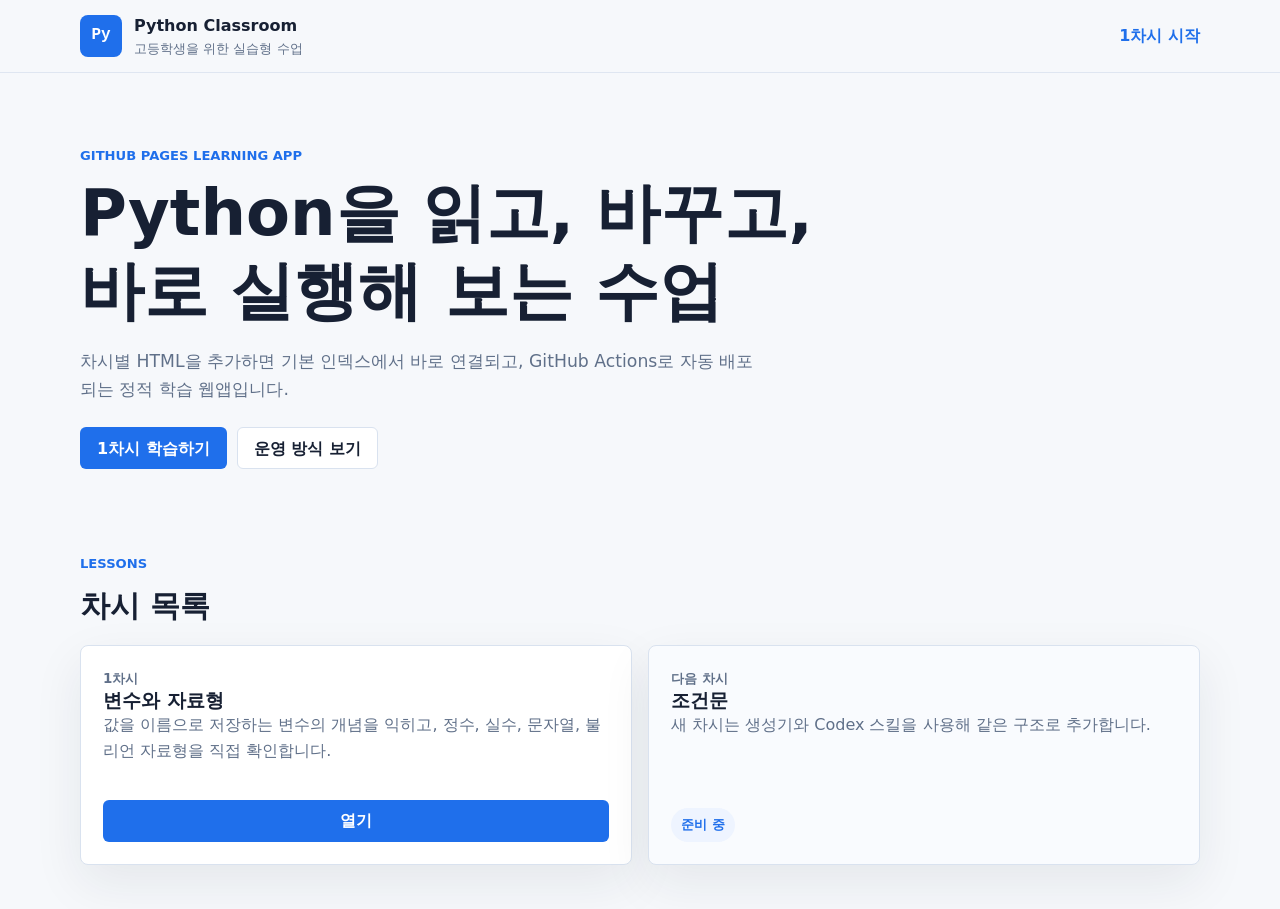
==== index.html @ d41e23d5 "Establish reusable Python lesson publishing base This creates the first reusable source of truth for" ====
<!doctype html>
<html lang="ko">
  <head>
    <meta charset="utf-8">
    <meta name="viewport" content="width=device-width, initial-scale=1">
    <title>고등학생을 위한 Python 수업</title>
    <meta
      name="description"
      content="GitHub Pages로 배포하는 고등학생 대상 Python 학습 웹앱입니다."
    >
    <link rel="stylesheet" href="assets/styles.css">
  </head>
  <body>
    <header class="site-header">
      <nav class="nav-shell" aria-label="주요 메뉴">
        <a class="brand" href="index.html">
          <span class="brand-mark" aria-hidden="true">Py</span>
          <span>
            <strong>Python Classroom</strong>
            <small>고등학생을 위한 실습형 수업</small>
          </span>
        </a>
        <a class="nav-link" href="lessons/lesson-01.html">1차시 시작</a>
      </nav>
    </header>

    <main>
      <section class="hero">
        <div class="hero-copy">
          <p class="eyebrow">GitHub Pages Learning App</p>
          <h1>Python을 읽고, 바꾸고, 바로 실행해 보는 수업</h1>
          <p>
            차시별 HTML을 추가하면 기본 인덱스에서 바로 연결되고, GitHub Actions로
            자동 배포되는 정적 학습 웹앱입니다.
          </p>
          <div class="hero-actions">
            <a class="button button-primary" href="lessons/lesson-01.html">1차시 학습하기</a>
            <a class="button button-secondary" href="README.md">운영 방식 보기</a>
          </div>
        </div>
      </section>

      <section class="section">
        <div class="section-heading">
          <p class="eyebrow">Lessons</p>
          <h2>차시 목록</h2>
        </div>

        <div class="lesson-grid">
          <article class="lesson-card">
            <div>
              <p class="lesson-meta">1차시</p>
              <h3>변수와 자료형</h3>
              <p>
                값을 이름으로 저장하는 변수의 개념을 익히고, 정수, 실수, 문자열,
                불리언 자료형을 직접 확인합니다.
              </p>
            </div>
            <a class="button button-primary" href="lessons/lesson-01.html">열기</a>
          </article>

          <article class="lesson-card lesson-card-muted">
            <div>
              <p class="lesson-meta">다음 차시</p>
              <h3>조건문</h3>
              <p>새 차시는 생성기와 Codex 스킬을 사용해 같은 구조로 추가합니다.</p>
            </div>
            <span class="status-pill">준비 중</span>
          </article>
        </div>
      </section>
    </main>
  </body>
</html>
---- assets/styles.css ----
:root {
  color-scheme: light;
  --color-bg: #f6f8fb;
  --color-surface: #ffffff;
  --color-surface-alt: #eef4ff;
  --color-text: #172033;
  --color-muted: #607089;
  --color-border: #d9e2ef;
  --color-primary: #1f6feb;
  --color-primary-strong: #1858ba;
  --color-accent: #0f9f6e;
  --color-warning: #b7791f;
  --color-code-bg: #111827;
  --color-code-text: #eef6ff;
  --shadow-soft: 0 18px 50px rgba(23, 32, 51, 0.08);
  --radius-sm: 6px;
  --radius-md: 8px;
  --container: 1120px;
  --font-sans: "Segoe UI", "Apple SD Gothic Neo", "Malgun Gothic", system-ui, sans-serif;
  --font-mono: "Cascadia Code", "SFMono-Regular", Consolas, monospace;
}

* {
  box-sizing: border-box;
}

body {
  margin: 0;
  background: var(--color-bg);
  color: var(--color-text);
  font-family: var(--font-sans);
  line-height: 1.6;
}

a {
  color: inherit;
}

:focus-visible {
  outline: 3px solid rgba(31, 111, 235, 0.35);
  outline-offset: 3px;
}

.site-header {
  position: sticky;
  top: 0;
  z-index: 10;
  border-bottom: 1px solid rgba(217, 226, 239, 0.82);
  background: rgba(246, 248, 251, 0.94);
  backdrop-filter: blur(12px);
}

.nav-shell {
  display: flex;
  align-items: center;
  justify-content: space-between;
  width: min(100% - 32px, var(--container));
  min-height: 72px;
  margin: 0 auto;
  gap: 16px;
}

.brand {
  display: inline-flex;
  align-items: center;
  gap: 12px;
  color: var(--color-text);
  text-decoration: none;
}

.brand-mark {
  display: grid;
  width: 42px;
  height: 42px;
  place-items: center;
  border-radius: var(--radius-md);
  background: var(--color-primary);
  color: white;
  font-family: var(--font-mono);
  font-weight: 700;
}

.brand small {
  display: block;
  color: var(--color-muted);
  font-size: 0.82rem;
}

.nav-link {
  color: var(--color-primary);
  font-weight: 700;
  text-decoration: none;
}

.hero {
  width: min(100% - 32px, var(--container));
  margin: 0 auto;
  padding: 72px 0 40px;
}

.hero-copy {
  max-width: 760px;
}

.eyebrow {
  margin: 0 0 8px;
  color: var(--color-primary);
  font-size: 0.82rem;
  font-weight: 800;
  text-transform: uppercase;
}

h1,
h2,
h3 {
  margin: 0;
  line-height: 1.22;
}

h1 {
  max-width: 820px;
  font-size: clamp(2.25rem, 5vw, 4.6rem);
}

h2 {
  font-size: 1.85rem;
}

h3 {
  font-size: 1.18rem;
}

p {
  margin: 0;
}

.hero-copy > p:not(.eyebrow) {
  max-width: 680px;
  margin-top: 18px;
  color: var(--color-muted);
  font-size: 1.08rem;
}

.hero-actions,
.action-row {
  display: flex;
  flex-wrap: wrap;
  gap: 10px;
  margin-top: 24px;
}

.button {
  display: inline-flex;
  align-items: center;
  justify-content: center;
  min-height: 42px;
  padding: 0 16px;
  border: 1px solid transparent;
  border-radius: var(--radius-sm);
  font: inherit;
  font-weight: 800;
  text-decoration: none;
  cursor: pointer;
}

.button:disabled {
  cursor: wait;
  opacity: 0.68;
}

.button-primary {
  background: var(--color-primary);
  color: white;
}

.button-primary:hover {
  background: var(--color-primary-strong);
}

.button-secondary {
  border-color: var(--color-border);
  background: var(--color-surface);
  color: var(--color-text);
}

.section {
  width: min(100% - 32px, var(--container));
  margin: 0 auto;
  padding: 44px 0;
}

.section-heading {
  display: grid;
  gap: 6px;
  margin-bottom: 20px;
}

.lesson-grid,
.concept-grid {
  display: grid;
  grid-template-columns: repeat(2, minmax(0, 1fr));
  gap: 16px;
}

.lesson-card,
.concept-card,
.practice-question,
.runner-panel,
.note-panel {
  border: 1px solid var(--color-border);
  border-radius: var(--radius-md);
  background: var(--color-surface);
  box-shadow: var(--shadow-soft);
}

.lesson-card {
  display: flex;
  min-height: 220px;
  flex-direction: column;
  justify-content: space-between;
  gap: 24px;
  padding: 22px;
}

.lesson-card p,
.concept-card p,
.practice-question p,
.note-panel p {
  color: var(--color-muted);
}

.lesson-card-muted {
  background: #f9fbfe;
}

.lesson-meta,
.status-pill {
  color: var(--color-primary);
  font-size: 0.84rem;
  font-weight: 800;
}

.status-pill {
  width: fit-content;
  border-radius: 999px;
  background: var(--color-surface-alt);
  padding: 6px 10px;
}

.lesson-hero {
  border-bottom: 1px solid var(--color-border);
  background: linear-gradient(180deg, #ffffff 0%, var(--color-bg) 100%);
}

.lesson-hero-inner {
  display: grid;
  width: min(100% - 32px, var(--container));
  margin: 0 auto;
  padding: 48px 0;
  gap: 18px;
}

.lesson-hero p:not(.eyebrow) {
  max-width: 760px;
  color: var(--color-muted);
  font-size: 1.06rem;
}

.objective-list,
.check-list {
  display: grid;
  gap: 10px;
  margin: 0;
  padding-left: 20px;
}

.concept-card,
.note-panel {
  padding: 20px;
}

.concept-card {
  display: grid;
  gap: 12px;
}

.code-inline {
  border-radius: 4px;
  background: #e9eef7;
  padding: 2px 6px;
  font-family: var(--font-mono);
  font-size: 0.94em;
}

.code-block,
.code-editor,
.output-panel {
  font-family: var(--font-mono);
  font-size: 0.95rem;
}

.code-block {
  overflow: auto;
  margin: 0;
  border-radius: var(--radius-md);
  background: var(--color-code-bg);
  color: var(--color-code-text);
  padding: 18px;
}

.practice-layout {
  display: grid;
  grid-template-columns: minmax(280px, 0.9fr) minmax(320px, 1.1fr);
  gap: 18px;
  align-items: start;
}

.practice-stack {
  display: grid;
  gap: 14px;
}

.practice-question {
  display: grid;
  gap: 12px;
  padding: 18px;
}

.practice-question[aria-current="true"] {
  border-color: rgba(31, 111, 235, 0.55);
  background: var(--color-surface-alt);
}

.runner-panel {
  overflow: hidden;
}

.runner-toolbar {
  display: flex;
  align-items: center;
  justify-content: space-between;
  gap: 12px;
  border-bottom: 1px solid var(--color-border);
  padding: 14px 16px;
}

.runner-status {
  color: var(--color-muted);
  font-size: 0.92rem;
  font-weight: 700;
}

.code-editor {
  display: block;
  width: 100%;
  min-height: 330px;
  resize: vertical;
  border: 0;
  border-bottom: 1px solid var(--color-border);
  background: var(--color-code-bg);
  color: var(--color-code-text);
  line-height: 1.55;
  padding: 18px;
  tab-size: 4;
}

.code-editor:focus {
  outline: none;
}

.output-shell {
  display: grid;
  gap: 10px;
  padding: 16px;
}

.output-label {
  color: var(--color-muted);
  font-size: 0.86rem;
  font-weight: 800;
}

.output-panel {
  min-height: 112px;
  overflow: auto;
  border-radius: var(--radius-sm);
  background: #f1f5f9;
  color: #14213d;
  padding: 14px;
  white-space: pre-wrap;
}

.output-panel.error {
  background: #fff1f2;
  color: #9f1239;
}

.visually-hidden {
  position: absolute;
  width: 1px;
  height: 1px;
  overflow: hidden;
  clip: rect(0, 0, 0, 0);
  white-space: nowrap;
  clip-path: inset(50%);
}

.note-panel {
  display: grid;
  gap: 10px;
  border-left: 4px solid var(--color-accent);
}

@media (max-width: 760px) {
  .nav-shell {
    align-items: flex-start;
    flex-direction: column;
    padding: 14px 0;
  }

  .hero {
    padding-top: 48px;
  }

  .lesson-grid,
  .concept-grid,
  .practice-layout {
    grid-template-columns: 1fr;
  }

  .code-editor {
    min-height: 280px;
  }
}
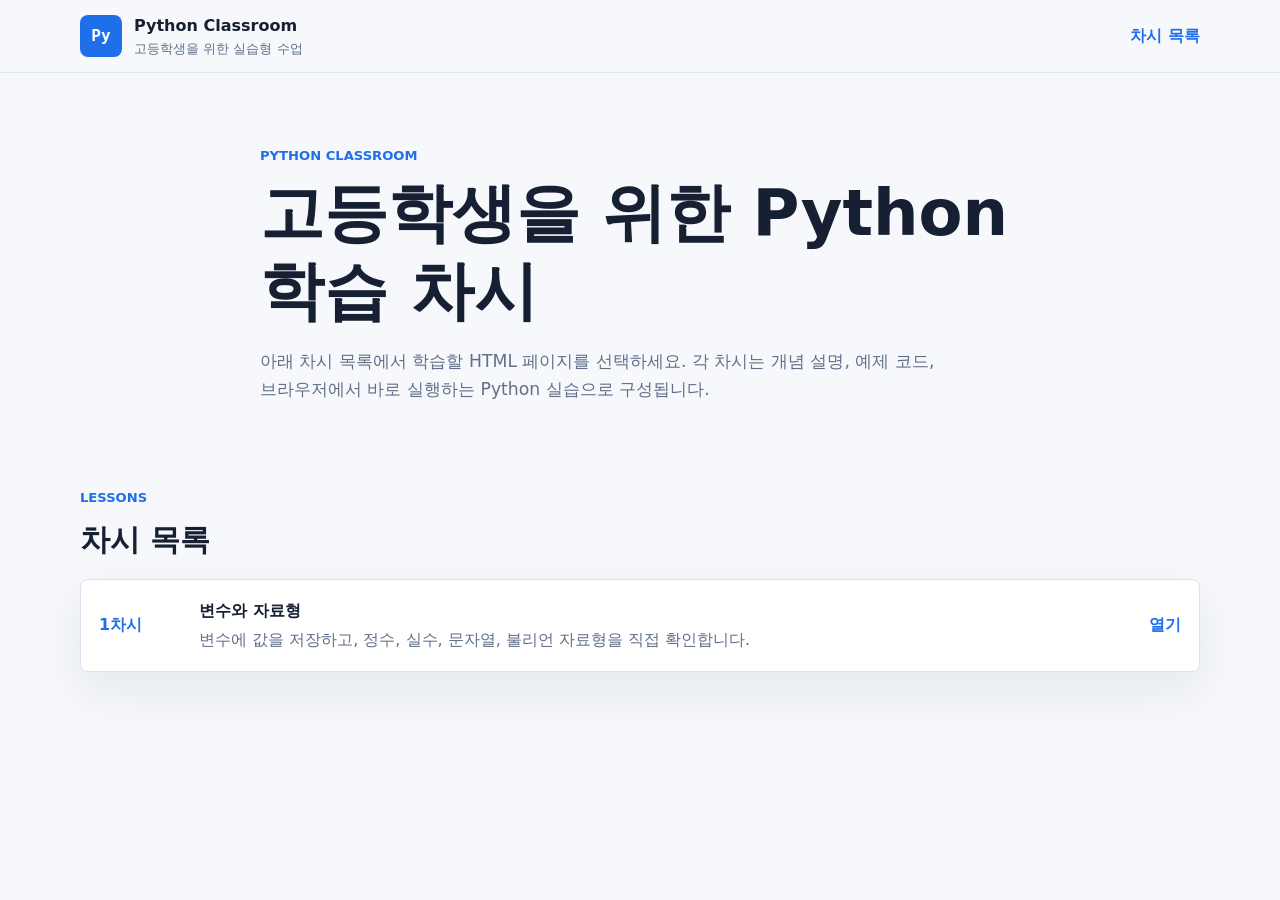
==== commit 36ef3776: "Make the homepage a lesson index This refocuses the root page on the requested index role so each av" ====
--- a/index.html
+++ b/index.html
@@ -20,54 +20,41 @@
             <small>고등학생을 위한 실습형 수업</small>
           </span>
         </a>
-        <a class="nav-link" href="lessons/lesson-01.html">1차시 시작</a>
+        <a class="nav-link" href="#lessons">차시 목록</a>
       </nav>
     </header>
 
     <main>
-      <section class="hero">
-        <div class="hero-copy">
-          <p class="eyebrow">GitHub Pages Learning App</p>
-          <h1>Python을 읽고, 바꾸고, 바로 실행해 보는 수업</h1>
-          <p>
-            차시별 HTML을 추가하면 기본 인덱스에서 바로 연결되고, GitHub Actions로
-            자동 배포되는 정적 학습 웹앱입니다.
-          </p>
-          <div class="hero-actions">
-            <a class="button button-primary" href="lessons/lesson-01.html">1차시 학습하기</a>
-            <a class="button button-secondary" href="README.md">운영 방식 보기</a>
-          </div>
-        </div>
+      <section class="index-intro">
+        <p class="eyebrow">Python Classroom</p>
+        <h1>고등학생을 위한 Python 학습 차시</h1>
+        <p>
+          아래 차시 목록에서 학습할 HTML 페이지를 선택하세요. 각 차시는 개념 설명,
+          예제 코드, 브라우저에서 바로 실행하는 Python 실습으로 구성됩니다.
+        </p>
       </section>
 
-      <section class="section">
+      <section class="section" id="lessons">
         <div class="section-heading">
           <p class="eyebrow">Lessons</p>
           <h2>차시 목록</h2>
         </div>
 
-        <div class="lesson-grid">
-          <article class="lesson-card">
-            <div>
-              <p class="lesson-meta">1차시</p>
-              <h3>변수와 자료형</h3>
-              <p>
-                값을 이름으로 저장하는 변수의 개념을 익히고, 정수, 실수, 문자열,
-                불리언 자료형을 직접 확인합니다.
-              </p>
-            </div>
-            <a class="button button-primary" href="lessons/lesson-01.html">열기</a>
-          </article>
-
-          <article class="lesson-card lesson-card-muted">
-            <div>
-              <p class="lesson-meta">다음 차시</p>
-              <h3>조건문</h3>
-              <p>새 차시는 생성기와 Codex 스킬을 사용해 같은 구조로 추가합니다.</p>
-            </div>
-            <span class="status-pill">준비 중</span>
-          </article>
-        </div>
+        <ol class="lesson-index" aria-label="Python 차시 목록">
+          <li>
+            <a class="lesson-index-link" href="lessons/lesson-01.html">
+              <span class="lesson-number">1차시</span>
+              <span class="lesson-index-body">
+                <strong>변수와 자료형</strong>
+                <span>
+                  변수에 값을 저장하고, 정수, 실수, 문자열, 불리언 자료형을 직접
+                  확인합니다.
+                </span>
+              </span>
+              <span class="lesson-open">열기</span>
+            </a>
+          </li>
+        </ol>
       </section>
     </main>
   </body>
--- a/assets/styles.css
+++ b/assets/styles.css
@@ -92,13 +92,15 @@
   text-decoration: none;
 }
 
-.hero {
+.hero,
+.index-intro {
   width: min(100% - 32px, var(--container));
   margin: 0 auto;
   padding: 72px 0 40px;
 }
 
-.hero-copy {
+.hero-copy,
+.index-intro {
   max-width: 760px;
 }
 
@@ -134,7 +136,8 @@
   margin: 0;
 }
 
-.hero-copy > p:not(.eyebrow) {
+.hero-copy > p:not(.eyebrow),
+.index-intro > p:not(.eyebrow) {
   max-width: 680px;
   margin-top: 18px;
   color: var(--color-muted);
@@ -202,6 +205,46 @@
   gap: 16px;
 }
 
+.lesson-index {
+  display: grid;
+  gap: 12px;
+  margin: 0;
+  padding: 0;
+  list-style: none;
+}
+
+.lesson-index-link {
+  display: grid;
+  grid-template-columns: 84px minmax(0, 1fr) auto;
+  gap: 16px;
+  align-items: center;
+  border: 1px solid var(--color-border);
+  border-radius: var(--radius-md);
+  background: var(--color-surface);
+  box-shadow: var(--shadow-soft);
+  padding: 18px;
+  text-decoration: none;
+}
+
+.lesson-index-link:hover {
+  border-color: rgba(31, 111, 235, 0.55);
+}
+
+.lesson-number,
+.lesson-open {
+  color: var(--color-primary);
+  font-weight: 800;
+}
+
+.lesson-index-body {
+  display: grid;
+  gap: 4px;
+}
+
+.lesson-index-body span {
+  color: var(--color-muted);
+}
+
 .lesson-card,
 .concept-card,
 .practice-question,
@@ -428,6 +471,10 @@
     grid-template-columns: 1fr;
   }
 
+  .lesson-index-link {
+    grid-template-columns: 1fr;
+  }
+
   .code-editor {
     min-height: 280px;
   }
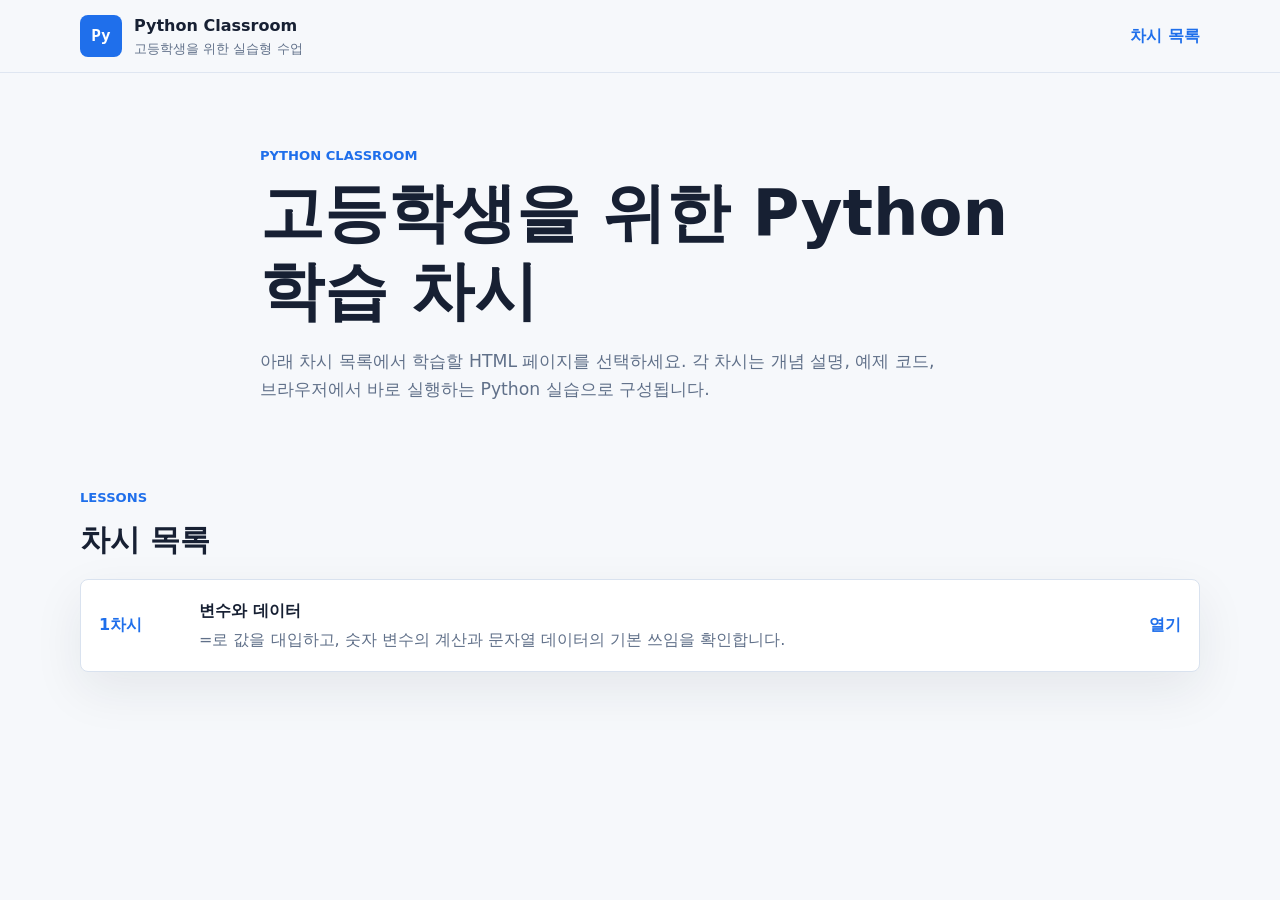
==== commit f0bde151: "Refocus lesson one on assignment and numeric variables This revises the first lesson so beginners le" ====
--- a/index.html
+++ b/index.html
@@ -45,9 +45,9 @@
             <a class="lesson-index-link" href="lessons/lesson-01.html">
               <span class="lesson-number">1차시</span>
               <span class="lesson-index-body">
-                <strong>변수와 자료형</strong>
+                <strong>변수와 데이터</strong>
                 <span>
-                  변수에 값을 저장하고, 정수, 실수, 문자열, 불리언 자료형을 직접
+                  =로 값을 대입하고, 숫자 변수의 계산과 문자열 데이터의 기본 쓰임을
                   확인합니다.
                 </span>
               </span>
--- a/assets/styles.css
+++ b/assets/styles.css
@@ -438,6 +438,24 @@
   color: #9f1239;
 }
 
+.explanation-panel {
+  display: grid;
+  gap: 4px;
+  border-left: 4px solid var(--color-warning);
+  border-radius: var(--radius-sm);
+  background: #fff8eb;
+  color: #65420f;
+  padding: 12px 14px;
+}
+
+.explanation-panel[hidden] {
+  display: none;
+}
+
+.explanation-panel span {
+  color: #76551a;
+}
+
 .visually-hidden {
   position: absolute;
   width: 1px;
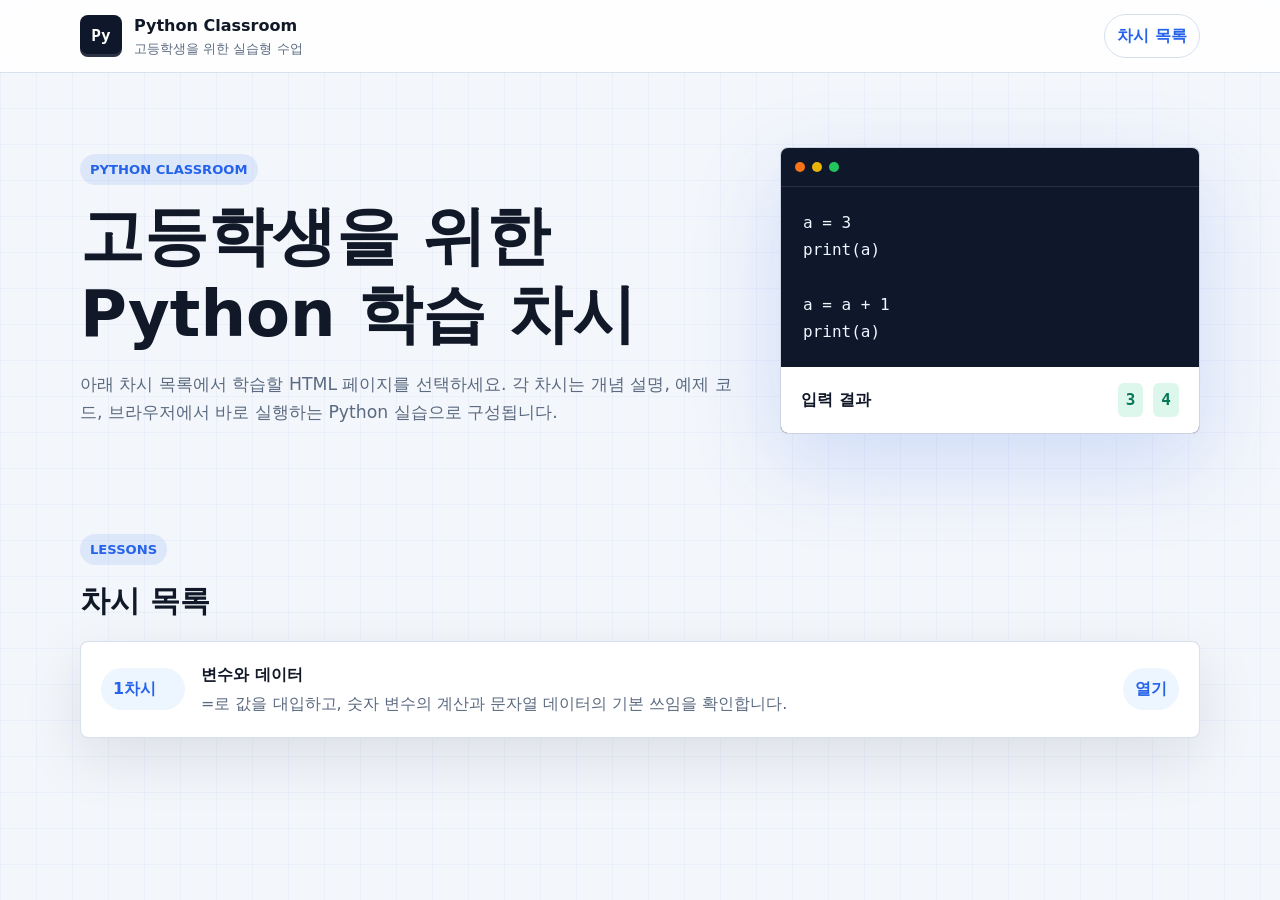
==== commit f4b273e3: "Sharpen the classroom visual design This gives the lesson site a stronger first impression with code" ====
--- a/index.html
+++ b/index.html
@@ -26,12 +26,31 @@
 
     <main>
       <section class="index-intro">
-        <p class="eyebrow">Python Classroom</p>
-        <h1>고등학생을 위한 Python 학습 차시</h1>
-        <p>
-          아래 차시 목록에서 학습할 HTML 페이지를 선택하세요. 각 차시는 개념 설명,
-          예제 코드, 브라우저에서 바로 실행하는 Python 실습으로 구성됩니다.
-        </p>
+        <div class="index-copy">
+          <p class="eyebrow">Python Classroom</p>
+          <h1>고등학생을 위한 Python 학습 차시</h1>
+          <p>
+            아래 차시 목록에서 학습할 HTML 페이지를 선택하세요. 각 차시는 개념 설명,
+            예제 코드, 브라우저에서 바로 실행하는 Python 실습으로 구성됩니다.
+          </p>
+        </div>
+        <aside class="index-visual" aria-label="Python 변수 학습 미리보기">
+          <div class="visual-toolbar">
+            <span></span>
+            <span></span>
+            <span></span>
+          </div>
+          <pre><code>a = 3
+print(a)
+
+a = a + 1
+print(a)</code></pre>
+          <div class="visual-result">
+            <strong>입력 결과</strong>
+            <span>3</span>
+            <span>4</span>
+          </div>
+        </aside>
       </section>
 
       <section class="section" id="lessons">
--- a/assets/styles.css
+++ b/assets/styles.css
@@ -1,18 +1,20 @@
 :root {
   color-scheme: light;
-  --color-bg: #f6f8fb;
+  --color-bg: #f3f6fb;
   --color-surface: #ffffff;
-  --color-surface-alt: #eef4ff;
-  --color-text: #172033;
-  --color-muted: #607089;
-  --color-border: #d9e2ef;
-  --color-primary: #1f6feb;
-  --color-primary-strong: #1858ba;
-  --color-accent: #0f9f6e;
-  --color-warning: #b7791f;
-  --color-code-bg: #111827;
+  --color-surface-alt: #edf5ff;
+  --color-text: #111827;
+  --color-muted: #5b6a80;
+  --color-border: #d6dfed;
+  --color-primary: #2563eb;
+  --color-primary-strong: #1d4ed8;
+  --color-accent: #059669;
+  --color-accent-soft: #ddf7ec;
+  --color-warning: #c47a12;
+  --color-code-bg: #0f172a;
   --color-code-text: #eef6ff;
-  --shadow-soft: 0 18px 50px rgba(23, 32, 51, 0.08);
+  --shadow-soft: 0 20px 60px rgba(17, 24, 39, 0.1);
+  --shadow-strong: 0 30px 90px rgba(37, 99, 235, 0.18);
   --radius-sm: 6px;
   --radius-md: 8px;
   --container: 1120px;
@@ -26,7 +28,11 @@
 
 body {
   margin: 0;
-  background: var(--color-bg);
+  background:
+    linear-gradient(rgba(37, 99, 235, 0.045) 1px, transparent 1px),
+    linear-gradient(90deg, rgba(37, 99, 235, 0.045) 1px, transparent 1px),
+    var(--color-bg);
+  background-size: 36px 36px;
   color: var(--color-text);
   font-family: var(--font-sans);
   line-height: 1.6;
@@ -45,8 +51,8 @@
   position: sticky;
   top: 0;
   z-index: 10;
-  border-bottom: 1px solid rgba(217, 226, 239, 0.82);
-  background: rgba(246, 248, 251, 0.94);
+  border-bottom: 1px solid rgba(214, 223, 237, 0.9);
+  background: rgba(255, 255, 255, 0.86);
   backdrop-filter: blur(12px);
 }
 
@@ -74,10 +80,11 @@
   height: 42px;
   place-items: center;
   border-radius: var(--radius-md);
-  background: var(--color-primary);
+  background: var(--color-code-bg);
   color: white;
   font-family: var(--font-mono);
   font-weight: 700;
+  box-shadow: inset 0 -3px 0 rgba(255, 255, 255, 0.12);
 }
 
 .brand small {
@@ -87,28 +94,40 @@
 }
 
 .nav-link {
+  border: 1px solid var(--color-border);
+  border-radius: 999px;
+  background: var(--color-surface);
   color: var(--color-primary);
   font-weight: 700;
+  padding: 8px 12px;
   text-decoration: none;
 }
 
 .hero,
 .index-intro {
+  display: grid;
+  grid-template-columns: minmax(0, 1fr) 420px;
+  gap: 36px;
+  align-items: center;
   width: min(100% - 32px, var(--container));
   margin: 0 auto;
-  padding: 72px 0 40px;
+  padding: 74px 0 52px;
 }
 
 .hero-copy,
-.index-intro {
+.index-copy {
   max-width: 760px;
 }
 
 .eyebrow {
-  margin: 0 0 8px;
+  width: fit-content;
+  margin: 0 0 12px;
+  border-radius: 999px;
+  background: rgba(37, 99, 235, 0.1);
   color: var(--color-primary);
   font-size: 0.82rem;
   font-weight: 800;
+  padding: 5px 10px;
   text-transform: uppercase;
 }
 
@@ -137,7 +156,7 @@
 }
 
 .hero-copy > p:not(.eyebrow),
-.index-intro > p:not(.eyebrow) {
+.index-copy > p:not(.eyebrow) {
   max-width: 680px;
   margin-top: 18px;
   color: var(--color-muted);
@@ -174,6 +193,7 @@
 .button-primary {
   background: var(--color-primary);
   color: white;
+  box-shadow: 0 10px 22px rgba(37, 99, 235, 0.25);
 }
 
 .button-primary:hover {
@@ -189,13 +209,13 @@
 .section {
   width: min(100% - 32px, var(--container));
   margin: 0 auto;
-  padding: 44px 0;
+  padding: 48px 0;
 }
 
 .section-heading {
   display: grid;
   gap: 6px;
-  margin-bottom: 20px;
+  margin-bottom: 22px;
 }
 
 .lesson-grid,
@@ -218,22 +238,28 @@
   grid-template-columns: 84px minmax(0, 1fr) auto;
   gap: 16px;
   align-items: center;
-  border: 1px solid var(--color-border);
+  border: 1px solid rgba(214, 223, 237, 0.95);
   border-radius: var(--radius-md);
   background: var(--color-surface);
   box-shadow: var(--shadow-soft);
-  padding: 18px;
+  padding: 20px;
   text-decoration: none;
+  transition: transform 160ms ease, border-color 160ms ease, box-shadow 160ms ease;
 }
 
 .lesson-index-link:hover {
   border-color: rgba(31, 111, 235, 0.55);
+  box-shadow: var(--shadow-strong);
+  transform: translateY(-2px);
 }
 
 .lesson-number,
 .lesson-open {
+  border-radius: 999px;
+  background: var(--color-surface-alt);
   color: var(--color-primary);
   font-weight: 800;
+  padding: 8px 12px;
 }
 
 .lesson-index-body {
@@ -250,9 +276,9 @@
 .practice-question,
 .runner-panel,
 .note-panel {
-  border: 1px solid var(--color-border);
+  border: 1px solid rgba(214, 223, 237, 0.95);
   border-radius: var(--radius-md);
-  background: var(--color-surface);
+  background: rgba(255, 255, 255, 0.94);
   box-shadow: var(--shadow-soft);
 }
 
@@ -291,24 +317,128 @@
 }
 
 .lesson-hero {
-  border-bottom: 1px solid var(--color-border);
-  background: linear-gradient(180deg, #ffffff 0%, var(--color-bg) 100%);
+  border-bottom: 1px solid rgba(214, 223, 237, 0.9);
+  background:
+    linear-gradient(135deg, rgba(37, 99, 235, 0.08), rgba(5, 150, 105, 0.08)),
+    rgba(255, 255, 255, 0.76);
 }
 
 .lesson-hero-inner {
   display: grid;
+  grid-template-columns: minmax(0, 1fr) 360px;
+  align-items: center;
   width: min(100% - 32px, var(--container));
   margin: 0 auto;
-  padding: 48px 0;
+  padding: 58px 0;
+  gap: 32px;
+}
+
+.lesson-hero-copy {
+  display: grid;
   gap: 18px;
 }
 
-.lesson-hero p:not(.eyebrow) {
+.lesson-hero-copy p:not(.eyebrow) {
   max-width: 760px;
   color: var(--color-muted);
   font-size: 1.06rem;
 }
 
+.lesson-hero-panel,
+.index-visual {
+  border: 1px solid rgba(214, 223, 237, 0.95);
+  border-radius: var(--radius-md);
+  background: #ffffff;
+  box-shadow: var(--shadow-strong);
+}
+
+.lesson-hero-panel {
+  display: grid;
+  gap: 12px;
+  padding: 18px;
+}
+
+.panel-kicker {
+  color: var(--color-primary);
+  font-size: 0.78rem;
+  font-weight: 900;
+  text-transform: uppercase;
+}
+
+.flow-row {
+  display: grid;
+  gap: 6px;
+  border-radius: var(--radius-sm);
+  background: #f7faff;
+  padding: 12px;
+}
+
+.flow-row code {
+  color: var(--color-primary-strong);
+  font-family: var(--font-mono);
+  font-weight: 900;
+}
+
+.flow-row span {
+  color: var(--color-muted);
+  font-size: 0.92rem;
+}
+
+.index-visual {
+  overflow: hidden;
+  background: var(--color-code-bg);
+  color: var(--color-code-text);
+}
+
+.visual-toolbar {
+  display: flex;
+  gap: 7px;
+  border-bottom: 1px solid rgba(255, 255, 255, 0.1);
+  padding: 14px;
+}
+
+.visual-toolbar span {
+  width: 10px;
+  height: 10px;
+  border-radius: 999px;
+  background: #f97316;
+}
+
+.visual-toolbar span:nth-child(2) {
+  background: #eab308;
+}
+
+.visual-toolbar span:nth-child(3) {
+  background: #22c55e;
+}
+
+.index-visual pre {
+  margin: 0;
+  padding: 22px;
+  font-family: var(--font-mono);
+  font-size: 1rem;
+  line-height: 1.7;
+}
+
+.visual-result {
+  display: grid;
+  grid-template-columns: 1fr auto auto;
+  gap: 10px;
+  align-items: center;
+  background: #ffffff;
+  color: var(--color-text);
+  padding: 16px 20px;
+}
+
+.visual-result span {
+  border-radius: var(--radius-sm);
+  background: var(--color-accent-soft);
+  color: #047857;
+  font-family: var(--font-mono);
+  font-weight: 900;
+  padding: 4px 8px;
+}
+
 .objective-list,
 .check-list {
   display: grid;
@@ -325,14 +455,40 @@
 .concept-card {
   display: grid;
   gap: 12px;
+  position: relative;
+  overflow: hidden;
+}
+
+.concept-card::before,
+.practice-question::before {
+  content: "";
+  display: block;
+  width: 44px;
+  height: 4px;
+  border-radius: 999px;
+  background: var(--color-primary);
+}
+
+.concept-card:nth-child(2)::before {
+  background: var(--color-accent);
+}
+
+.concept-card:nth-child(3)::before {
+  background: #7c3aed;
+}
+
+.concept-card:nth-child(4)::before {
+  background: #f97316;
 }
 
 .code-inline {
   border-radius: 4px;
-  background: #e9eef7;
+  background: #e8efff;
+  color: #1e3a8a;
   padding: 2px 6px;
   font-family: var(--font-mono);
   font-size: 0.94em;
+  font-weight: 800;
 }
 
 .code-block,
@@ -348,13 +504,14 @@
   border-radius: var(--radius-md);
   background: var(--color-code-bg);
   color: var(--color-code-text);
-  padding: 18px;
+  box-shadow: var(--shadow-soft);
+  padding: 22px;
 }
 
 .practice-layout {
   display: grid;
-  grid-template-columns: minmax(280px, 0.9fr) minmax(320px, 1.1fr);
-  gap: 18px;
+  grid-template-columns: minmax(280px, 0.82fr) minmax(360px, 1.18fr);
+  gap: 20px;
   align-items: start;
 }
 
@@ -370,12 +527,13 @@
 }
 
 .practice-question[aria-current="true"] {
-  border-color: rgba(31, 111, 235, 0.55);
-  background: var(--color-surface-alt);
+  border-color: rgba(37, 99, 235, 0.58);
+  background: linear-gradient(180deg, #ffffff 0%, var(--color-surface-alt) 100%);
 }
 
 .runner-panel {
   overflow: hidden;
+  box-shadow: 0 26px 80px rgba(15, 23, 42, 0.18);
 }
 
 .runner-toolbar {
@@ -383,12 +541,13 @@
   align-items: center;
   justify-content: space-between;
   gap: 12px;
-  border-bottom: 1px solid var(--color-border);
+  border-bottom: 1px solid rgba(255, 255, 255, 0.08);
+  background: var(--color-code-bg);
   padding: 14px 16px;
 }
 
 .runner-status {
-  color: var(--color-muted);
+  color: #bfdbfe;
   font-size: 0.92rem;
   font-weight: 700;
 }
@@ -414,6 +573,7 @@
 .output-shell {
   display: grid;
   gap: 10px;
+  background: #ffffff;
   padding: 16px;
 }
 
@@ -427,7 +587,7 @@
   min-height: 112px;
   overflow: auto;
   border-radius: var(--radius-sm);
-  background: #f1f5f9;
+  background: #f5f7fb;
   color: #14213d;
   padding: 14px;
   white-space: pre-wrap;
@@ -470,6 +630,7 @@
   display: grid;
   gap: 10px;
   border-left: 4px solid var(--color-accent);
+  background: linear-gradient(180deg, #ffffff 0%, #f7fffb 100%);
 }
 
 @media (max-width: 760px) {
@@ -479,6 +640,12 @@
     padding: 14px 0;
   }
 
+  .hero,
+  .index-intro,
+  .lesson-hero-inner {
+    grid-template-columns: 1fr;
+  }
+
   .hero {
     padding-top: 48px;
   }
